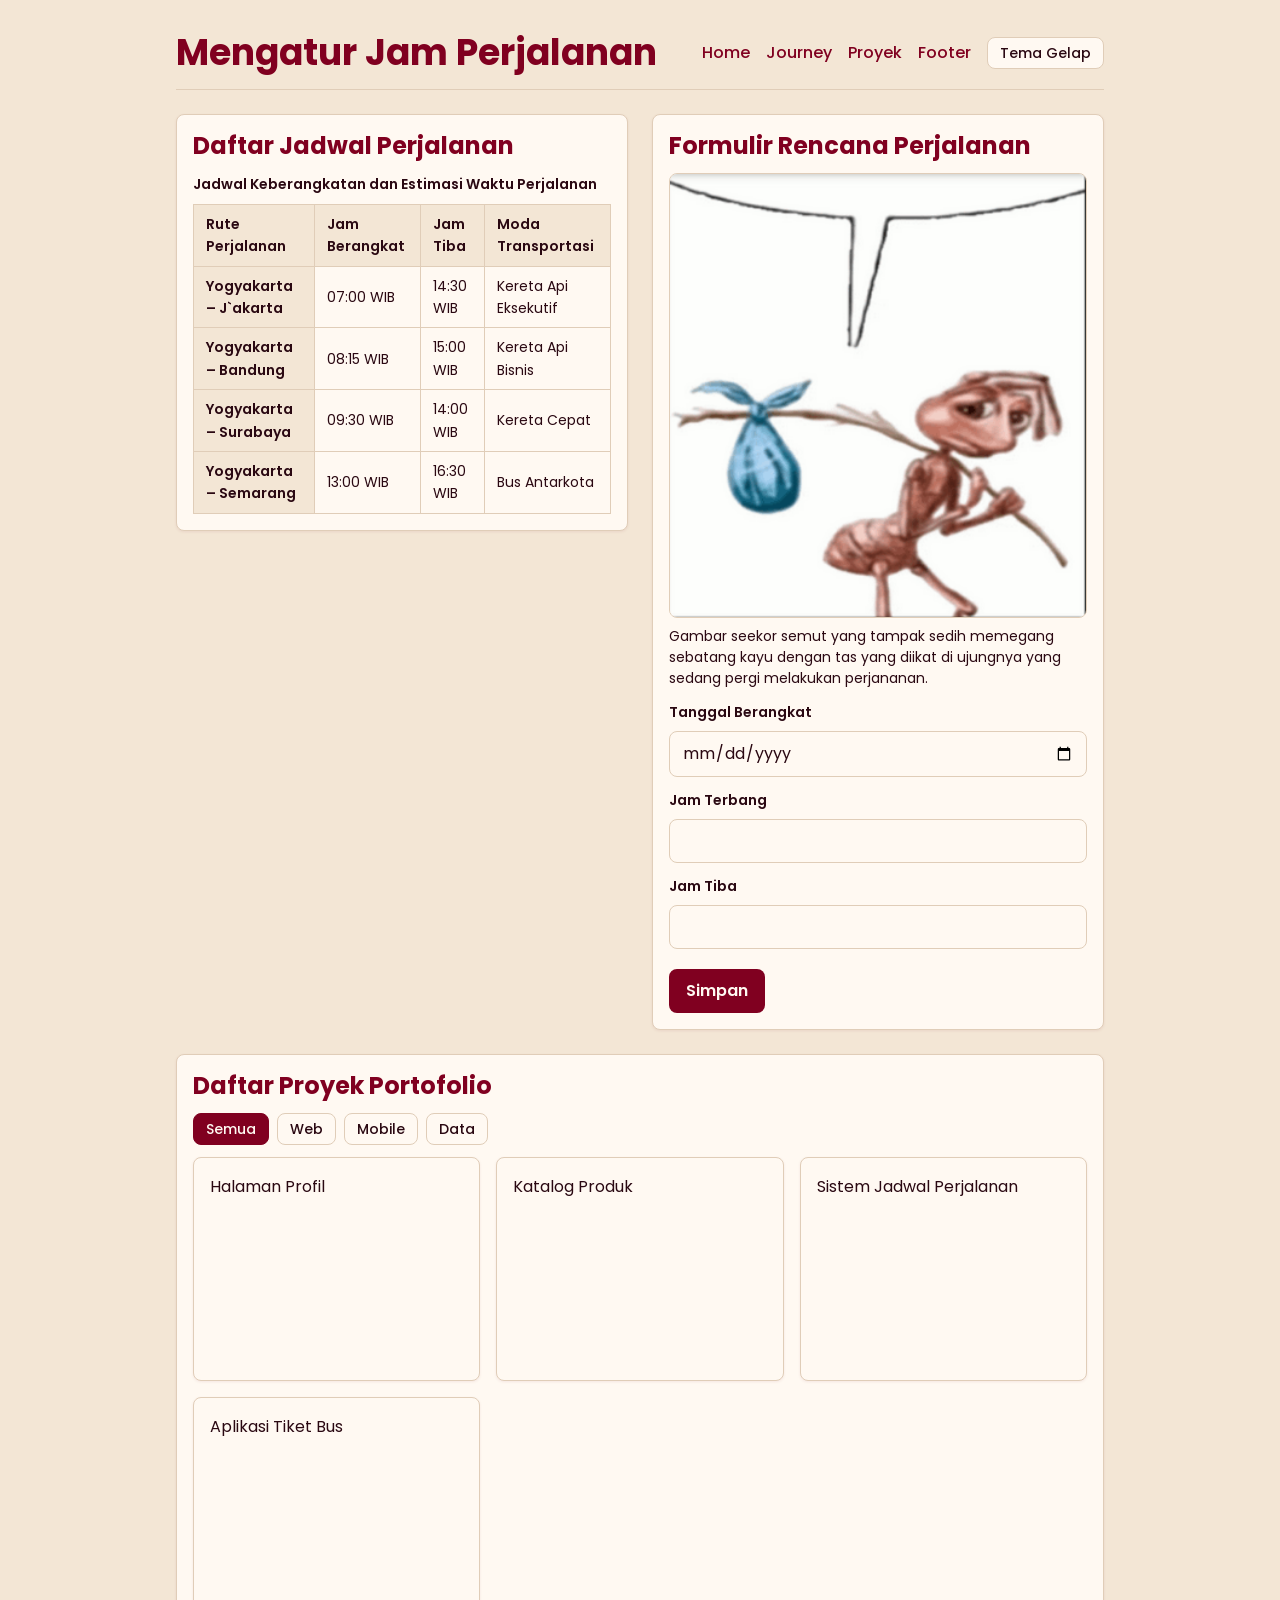
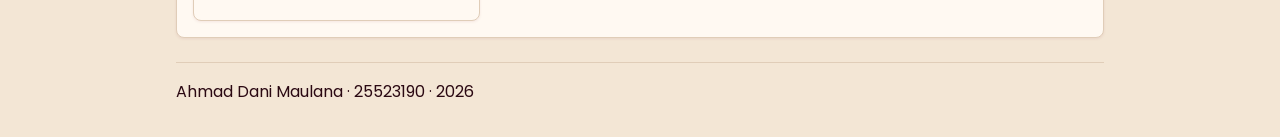
==== worksheet-p10/profil.html @ 46236914 "p10 A" ====
<!DOCTYPE html>
<html lang="id">

<head>
   <title>Mengatur Jam Perjalanan</title>
   <meta charset="UTF-8">
   <meta name="viewport" content="width=device-width, initial-scale=1.0">
   <link rel="preconnect" href="https://fonts.googleapis.com">
   <link rel="preconnect" href="https://fonts.gstatic.com" crossorigin>
   <link href="https://fonts.googleapis.com/css2?family=Poppins:wght@400;500;600;700&display=swap" rel="stylesheet">
   <link rel="stylesheet" href="tokens.css">
   <link rel="stylesheet" href="base.css">
   <link rel="stylesheet" href="layout.css">
   <link rel="stylesheet" href="komponen.css">
   <link rel="stylesheet" href="tema.css">
   <link rel="stylesheet" href="responsif.css">
</head>

<body>
   <div class="page">
      <header>
         <input type="checkbox" id="tema" class="pengalih-tema">
         <div class="header-baris">
            <h1>Mengatur Jam Perjalanan</h1>
            <div class="header-kanan">
               <nav class="navbar">
                  <ul>
                     <li><a href="#bagian-1">Home</a></li>
                     <li><a href="#bagian-2">Journey</a></li>
                     <li><a href="#proyek">Proyek</a></li>
                     <li><a href="#footer">Footer</a></li>
                  </ul>
               </nav>
               <label for="tema" class="tombol-tema">
                  <span class="label-tema-terang">Tema Terang</span>
                  <span class="label-tema-gelap">Tema Gelap</span>
               </label>
            </div>
         </div>
      </header>

      <main class="isi">
         <section id="bagian-1" class="kartu">
            <h2>Daftar Jadwal Perjalanan</h2>
            <div class="tabel-wadah table-wrap">
               <table>
                  <caption>Jadwal Keberangkatan dan Estimasi Waktu Perjalanan</caption>
                  <thead>
                     <tr>
                        <th scope="col">Rute Perjalanan</th>
                        <th scope="col">Jam Berangkat</th>
                        <th scope="col">Jam Tiba</th>
                        <th scope="col">Moda Transportasi</th>
                     </tr>
                  </thead>
                  <tbody>
                     <tr>
                        <th scope="row">Yogyakarta – J`akarta</th>
                        <td>07:00 WIB</td>
                        <td>14:30 WIB</td>
                        <td>Kereta Api Eksekutif</td>
                     </tr>
                     <tr>
                        <th scope="row">Yogyakarta – Bandung</th>
                        <td>08:15 WIB</td>
                        <td>15:00 WIB</td>
                        <td>Kereta Api Bisnis</td>
                     </tr>
                     <tr>
                        <th scope="row">Yogyakarta – Surabaya</th>
                        <td>09:30 WIB</td>
                        <td>14:00 WIB</td>
                        <td>Kereta Cepat</td>
                     </tr>
                     <tr>
                        <th scope="row">Yogyakarta – Semarang</th>
                        <td>13:00 WIB</td>
                        <td>16:30 WIB</td>
                        <td>Bus Antarkota</td>
                     </tr>
                  </tbody>
               </table>
            </div>
         </section>
         
         <section id="bagian-2" class="kartu">
            <h2>Formulir Rencana Perjalanan</h2>
            <figure>
               <img src="images.jpg" alt="moving out" width="640" height="360" loading="lazy">
               <figcaption>Gambar seekor semut yang tampak sedih memegang sebatang kayu dengan tas yang diikat di
                  ujungnya yang sedang pergi melakukan perjananan.</figcaption>
            </figure>
            <form action="/simpan" method="post" novalidate>
               <div class="form-kolom">
                  <label for="tanggal">Tanggal Berangkat</label>
                  <input type="date" id="tanggal" name="tanggal" required>
                  <span class="pesan-galat">Tanggal berangkat wajib diisi (pilih tanggal keberangkatan).</span>
               </div>
               <div class="form-kolom">
                  <label for="jam-terbang">Jam Terbang</label>
                  <input type="text" id="jam-terbang" name="jam-terbang" required>
                  <span class="pesan-galat">Jam terbang wajib diisi (contoh format: 08:00 WIB).</span>
               </div>
               <div class="form-kolom">
                  <label for="jam-tiba">Jam Tiba</label>
                  <input type="text" id="jam-tiba" name="jam-tiba" required>
                  <span class="pesan-galat">Jam tiba wajib diisi (contoh format: 14:30 WIB).</span>
               </div>
               <div class="kartu__kaki">
                  <button type="submit">Simpan</button>
               </div>
            </form>
         </section>
         
         <section id="proyek" class="kartu sorotan">
            <h2>Daftar Proyek Portofolio</h2>
            <div id="filter" class="baris-filter">
               <button type="button" class="filter" data-kategori="semua">Semua</button>
               <button type="button" class="filter" data-kategori="Web">Web</button>
               <button type="button" class="filter" data-kategori="Mobile">Mobile</button>
               <button type="button" class="filter" data-kategori="Data">Data</button>
            </div>
            <ul id="daftar" class="galeri"></ul>
            <p id="pesan-kosong" class="pesan-kosong" hidden>Tidak ada proyek yang sesuai filter.</p>
         </section>
      </main>

      <footer id="footer">
         <p>Ahmad Dani Maulana · 25523190 · 2026</p>
      </footer>
   </div>

   <script type="module" src="js/app.js"></script>
   <script type="module" src="js/dom.js"></script>
</body>

</html>
---- worksheet-p10/tokens.css ----
/* LAPIS 1 — primitif: nilai mentah, tidak menyebut peran apa pun */
:root {
  --burgundy-900: #800020;
  --rose-500:     #D45060;
  --cream-100:    #FFF9F2;
  --cream-200:    #F3E6D5;
  --cream-300:    #E0CDB8;
  --wine-dark:    #2A0812;

  --space-1: 0.25rem;
  --space-2: 0.5rem;
  --space-3: 0.75rem;
  --space-4: 1rem;
  --space-6: 1.5rem;

  --radius-md: 0.5rem;
  --radius-full: 999px;
  --shadow-1: 0 1px 3px rgba(128, 0, 32, 0.08);

  --text-sm:  0.875rem;
  --text-md:  1rem;
  --text-xl:  1.5rem;
  --text-3xl: 2.25rem;

  --font-family-base: 'Poppins', sans-serif;
  --font-weight-regular: 400;
  --font-weight-medium: 500;
  --font-weight-bold: 700;
}

/* LAPIS 2 — semantik: peran. Isinya mengacu ke lapis 1. */
:root {
  --font-base:     var(--font-family-base);
  --color-bg:      var(--cream-200);
  --color-fg:      var(--wine-dark);
  --color-surface: var(--cream-100);
  --color-border:  var(--cream-300);
  --color-primary: var(--burgundy-900);
  --color-danger:  var(--rose-500);
  --color-focus:   var(--burgundy-900);

  --card-pad:      var(--space-4);
  --section-gap:   var(--space-6);
}
---- worksheet-p10/base.css ----
*, *::before, *::after {
  box-sizing: border-box;
}

* {
  margin: 0;
}

img {
  max-width: 100%;
  height: auto;
  display: block;
}

html {
  font-size: 100%;
  background-color: var(--color-bg);
  color: var(--color-fg);
}

body {
  font-family: var(--font-base, sans-serif);
  font-size: var(--text-md);
  line-height: 1.6;
  color: var(--color-fg);
  background-color: var(--color-bg);
  padding: var(--space-4);
  max-width: 60rem;
  margin-inline: auto;
}

h1 {
  font-size: var(--text-3xl);
  line-height: 1.15;
  color: var(--color-primary);
}

h2 {
  font-size: var(--text-xl);
  line-height: 1.25;
  color: var(--color-primary);
}

h3 {
  font-size: var(--text-md);
}

/* Batasi panjang baris supaya mata mudah berpindah baris */
main p {
  max-width: 60ch;
}
---- worksheet-p10/layout.css ----
/* Kerangka halaman (Lembar B.1) */
.page {
  display: grid;
  grid-template-rows: auto 1fr auto;
  min-height: 100dvh;
}

header {
  padding-block: var(--space-4);
  border-bottom: 1px solid var(--color-border);
}

.header-baris {
  display: flex;
  align-items: center;
  justify-content: space-between;
  gap: var(--space-4);
  flex-wrap: wrap;
}

.header-kanan {
  display: flex;
  align-items: center;
  gap: var(--space-4);
  flex-wrap: wrap;
}

/* Navbar memakai flexbox (Lembar B.2) */
.navbar {
  display: flex;
  gap: var(--space-4);
  align-items: center;
}

nav ul {
  display: flex;
  gap: var(--space-4);
  list-style: none;
  padding: 0;
}

nav a {
  color: var(--color-primary);
  text-decoration: none;
  font-weight: 500;
}

nav a:hover {
  text-decoration: underline;
}

/* Area isi halaman memakai grid (Lembar B.2) */
.isi {
  display: grid;
  grid-template-columns: repeat(auto-fit, minmax(min(20rem, 100%), 1fr));
  gap: var(--space-6);
  padding-block: var(--space-6);
  align-items: start;
}

/* Kaki halaman tanpa margin-top tempelan (Lembar B.1) */
footer {
  padding-block: var(--space-4);
  border-top: 1px solid var(--color-border);
  color: var(--color-fg);
  font-size: var(--text-sm);
}
---- worksheet-p10/komponen.css ----
/* Kartu */
.kartu {
  width: 100%;
  background: var(--color-surface);
  border: 1px solid var(--color-border);
  border-radius: var(--radius-md);
  box-shadow: var(--shadow-1);
  padding: var(--card-pad);
  /* min-width: 0; */
}

/* Galeri adaptif (Lembar C.1) */
.galeri {
  display: grid;
  grid-template-columns: repeat(auto-fit, minmax(16rem, 1fr));
  gap: var(--space-4);
}

.galeri .kartu {
  display: grid;
  align-content: start;
  min-height: 14rem;
}

/* Penempatan span (Lembar D.1) */
.sorotan {
  grid-column: span 2;
}

.papan {
  grid-row: span 2;
}

/* Isi di dalam kartu (Lembar C.2 & E.2) */
.kartu__isi {
  min-width: 0;
}

.kartu__judul {
  overflow-wrap: anywhere;
}

.kartu__kaki {
  display: flex;
  align-items: center;
  justify-content: flex-start;
  gap: var(--space-2);
  margin-top: var(--space-2);
}

/* Tabel */
.tabel-wadah {
  width: 100%;
  overflow-x: auto;
}

table {
  width: 100%;
  border-collapse: collapse;
  margin-top: var(--space-3);
  font-size: var(--text-sm);
}

caption {
  font-size: var(--text-sm);
  font-weight: 600;
  text-align: left;
  margin-bottom: var(--space-2);
  color: var(--color-fg);
}

th,
td {
  padding: var(--space-2) var(--space-3);
  border: 1px solid var(--color-border);
  text-align: left;
}

th {
  background: var(--color-bg);
  font-weight: 600;
  color: var(--color-fg);
}

tbody tr:hover {
  background: var(--color-bg);
}

/* Gambar dan Figur */
figure {
  margin-top: var(--space-3);
  display: flex;
  flex-direction: column;
  gap: var(--space-2);
}

figure img {
  border-radius: var(--radius-md);
  border: 1px solid var(--color-border);
}

figcaption {
  font-size: var(--text-sm);
  color: var(--color-fg);
  line-height: 1.5;
}

/* Formulir */
form {
  display: flex;
  flex-direction: column;
  gap: var(--space-3);
  margin-top: var(--space-3);
}

.form-kolom {
  display: flex;
  flex-direction: column;
  gap: var(--space-2);
}

label {
  font-size: var(--text-sm);
  font-weight: 600;
  color: var(--color-fg);
}

input,
select,
textarea {
  font: inherit;
  padding: var(--space-2) var(--space-3);
  border: 1px solid var(--color-border);
  border-radius: var(--radius-md);
  background: var(--color-surface);
  color: var(--color-fg);
}

button {
  font: inherit;
  padding: var(--space-2) var(--space-4);
  border: 1px solid transparent;
  border-radius: var(--radius-md);
  background: var(--color-primary);
  color: var(--color-surface);
  cursor: pointer;
  align-self: flex-start;
  font-weight: 600;
}

button:hover {
  opacity: 0.9;
}

/* Tombol Pengalih Tema */
.tombol-tema {
  display: inline-flex;
  align-items: center;
  padding: var(--space-1) var(--space-3);
  font-size: var(--text-sm);
  font-weight: 500;
  border: 1px solid var(--color-border);
  border-radius: var(--radius-md);
  background: var(--color-surface);
  color: var(--color-fg);
  cursor: pointer;
  user-select: none;
}

.tombol-tema:hover {
  background: var(--color-bg);
}

/* Keadaan Fokus */
:focus-visible {
  outline: 2px solid var(--color-focus);
  outline-offset: 2px;
}

/* Keadaan Tidak Sah */
input:user-invalid,
input[aria-invalid="true"] {
  border-color: var(--color-danger);
  border-width: 2px;
}

.pesan-galat {
  display: none;
  color: var(--color-danger);
  font-size: var(--text-sm);
}

.form-kolom:has(input:user-invalid) .pesan-galat,
.form-kolom:has(input[aria-invalid="true"]) .pesan-galat {
  display: block;
}

button:disabled {
  opacity: 0.55;
  cursor: not-allowed;
  filter: grayscale(40%);
}

/* Lembar A: Baris Tombol Filter, Daftar Proyek, & Pesan Kosong */
.baris-filter {
  display: flex;
  gap: var(--space-2);
  margin-block: var(--space-3);
  flex-wrap: wrap;
}

.filter {
  font: inherit;
  font-size: var(--text-sm);
  padding: var(--space-1) var(--space-3);
  border: 1px solid var(--color-border);
  border-radius: var(--radius-md);
  background: var(--color-surface);
  color: var(--color-fg);
  cursor: pointer;
  font-weight: 500;
  transition: background-color 0.15s ease, color 0.15s ease;
}

.filter:hover,
.filter.aktif {
  background: var(--color-primary);
  color: var(--color-surface);
  border-color: var(--color-primary);
}

ul#daftar {
  list-style: none;
  padding: 0;
  margin-top: var(--space-3);
}

.pesan-kosong {
  font-size: var(--text-sm);
  color: var(--color-fg-muted);
  font-style: italic;
  margin-top: var(--space-3);
}
---- worksheet-p10/tema.css ----
:root {
  --color-bg: #F3E6D5;
  --color-surface: #FFF9F2;
  --color-border: #E0CDB8;
  --color-fg: #2A0812;
  --color-fg-muted: #7A5C58;
  --color-primary: #800020;
  --color-danger: #D45060;
  --color-focus: #800020;
  --shadow-1: 0 1px 3px rgba(128, 0, 32, 0.08);
}

.pengalih-tema {
  position: absolute;
  width: 1px;
  height: 1px;
  padding: 0;
  margin: -1px;
  overflow: hidden;
  clip: rect(0, 0, 0, 0);
  white-space: nowrap;
  border: 0;
}

:root:has(#tema:checked),
body.tema-aktif {
  --color-bg: #16080E;
  --color-surface: #241119;
  --color-border: #482330;
  --color-fg: #FFF9F2;
  --color-fg-muted: #F3E6D5;
  --color-primary: #E56B7C;
  --color-danger: #FF8595;
  --color-focus: #FFC000;
  --shadow-1: 0 4px 6px -1px rgba(0, 0, 0, 0.5), 0 2px 4px -2px rgba(0, 0, 0, 0.5);
}

@media (prefers-color-scheme: dark) {
  :root {
    --color-bg: #16080E;
    --color-surface: #241119;
    --color-border: #482330;
    --color-fg: #FFF9F2;
    --color-fg-muted: #F3E6D5;
    --color-primary: #E56B7C;
    --color-danger: #FF8595;
    --color-focus: #FFC000;
    --shadow-1: 0 4px 6px -1px rgba(0, 0, 0, 0.5), 0 2px 4px -2px rgba(0, 0, 0, 0.5);
  }

  :root:has(#tema:checked),
  body.tema-aktif {
    --color-bg: #F3E6D5;
    --color-surface: #FFF9F2;
    --color-border: #E0CDB8;
    --color-fg: #2A0812;
    --color-fg-muted: #7A5C58;
    --color-primary: #800020;
    --color-danger: #D45060;
    --color-focus: #800020;
    --shadow-1: 0 1px 3px rgba(128, 0, 32, 0.08);
  }
}

.label-tema-terang {
  display: none;
}

.label-tema-gelap {
  display: inline;
}

:root:has(#tema:checked) .label-tema-terang,
body.tema-aktif .label-tema-terang {
  display: inline;
}

:root:has(#tema:checked) .label-tema-gelap,
body.tema-aktif .label-tema-gelap {
  display: none;
}

@media (prefers-color-scheme: dark) {
  .label-tema-terang {
    display: inline;
  }

  .label-tema-gelap {
    display: none;
  }

  :root:has(#tema:checked) .label-tema-terang,
  body.tema-aktif .label-tema-terang {
    display: none;
  }

  :root:has(#tema:checked) .label-tema-gelap,
  body.tema-aktif .label-tema-gelap {
    display: inline;
  }
}
---- worksheet-p10/responsif.css ----
.content {
  display: grid;
  grid-template-columns: 1fr;
  gap: var(--space-4);
}

.grid {
  display: grid;
  grid-template-columns: 1fr;
  gap: var(--space-4);
}

.isi {
  display: grid;
  grid-template-columns: 1fr;
  gap: var(--space-4);
}

img {
  max-width: 100%;
  height: auto;
}

.table-wrap,
.tabel-wadah {
  width: 100%;
  overflow-x: auto;
}

p {
  font-size: 1rem;
  line-height: 1.6;
}

.kartu,
.grid > *,
.content > *,
.isi > * {
  min-width: 0;
}

@media (min-width: 48rem) {
  .grid {
    grid-template-columns: repeat(2, 1fr);
  }

  .isi {
    grid-template-columns: repeat(2, 1fr);
    gap: var(--space-6);
  }
}

@media (min-width: 60rem) {
  .content {
    grid-template-columns: 16rem 1fr;
  }

  .isi {
    grid-template-columns: repeat(2, 1fr);
    gap: var(--space-6);
  }

  .grid {
    grid-template-columns: repeat(3, 1fr);
  }
}
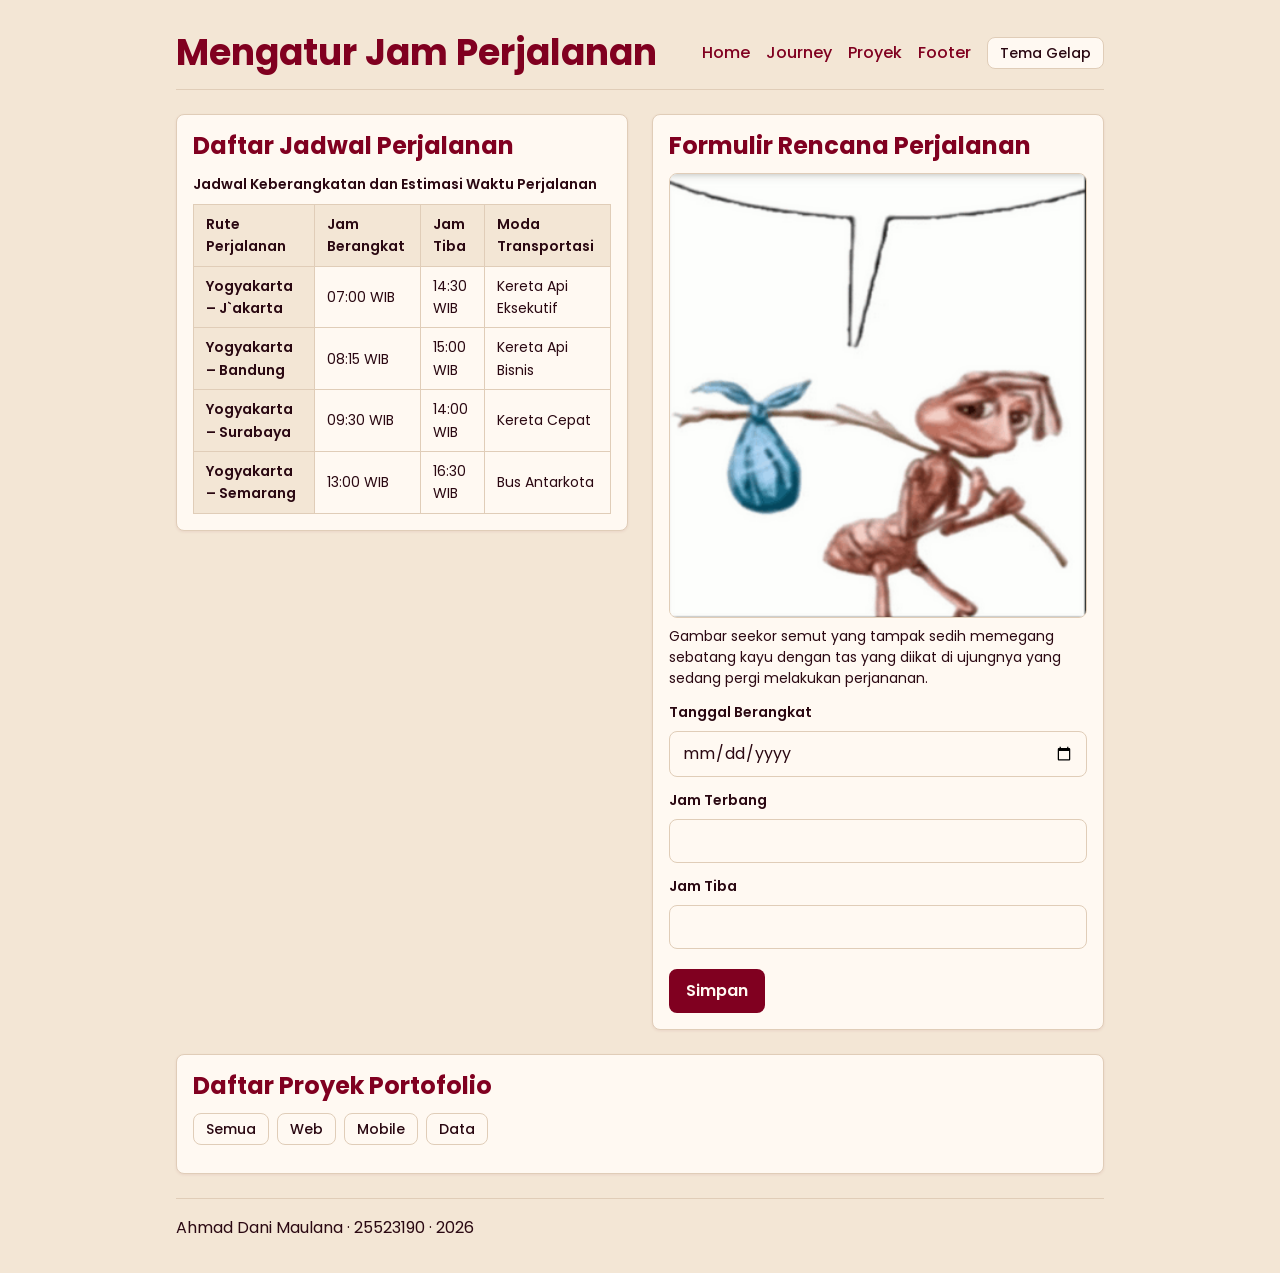
==== commit e28d74ae: "P10: membaca JSON dua arah" ====
--- a/worksheet-p10/profil.html
+++ b/worksheet-p10/profil.html
@@ -120,8 +120,9 @@
                <button type="button" class="filter" data-kategori="Mobile">Mobile</button>
                <button type="button" class="filter" data-kategori="Data">Data</button>
             </div>
+            <p id="muat" hidden>Memuat data...</p>
             <ul id="daftar" class="galeri"></ul>
-            <p id="pesan-kosong" class="pesan-kosong" hidden>Tidak ada proyek yang sesuai filter.</p>
+            <p id="kosong" class="pesan-kosong" hidden>Belum ada data.</p>
          </section>
       </main>
 
@@ -131,7 +132,6 @@
    </div>
 
    <script type="module" src="js/app.js"></script>
-   <script type="module" src="js/dom.js"></script>
 </body>
 
 </html>
